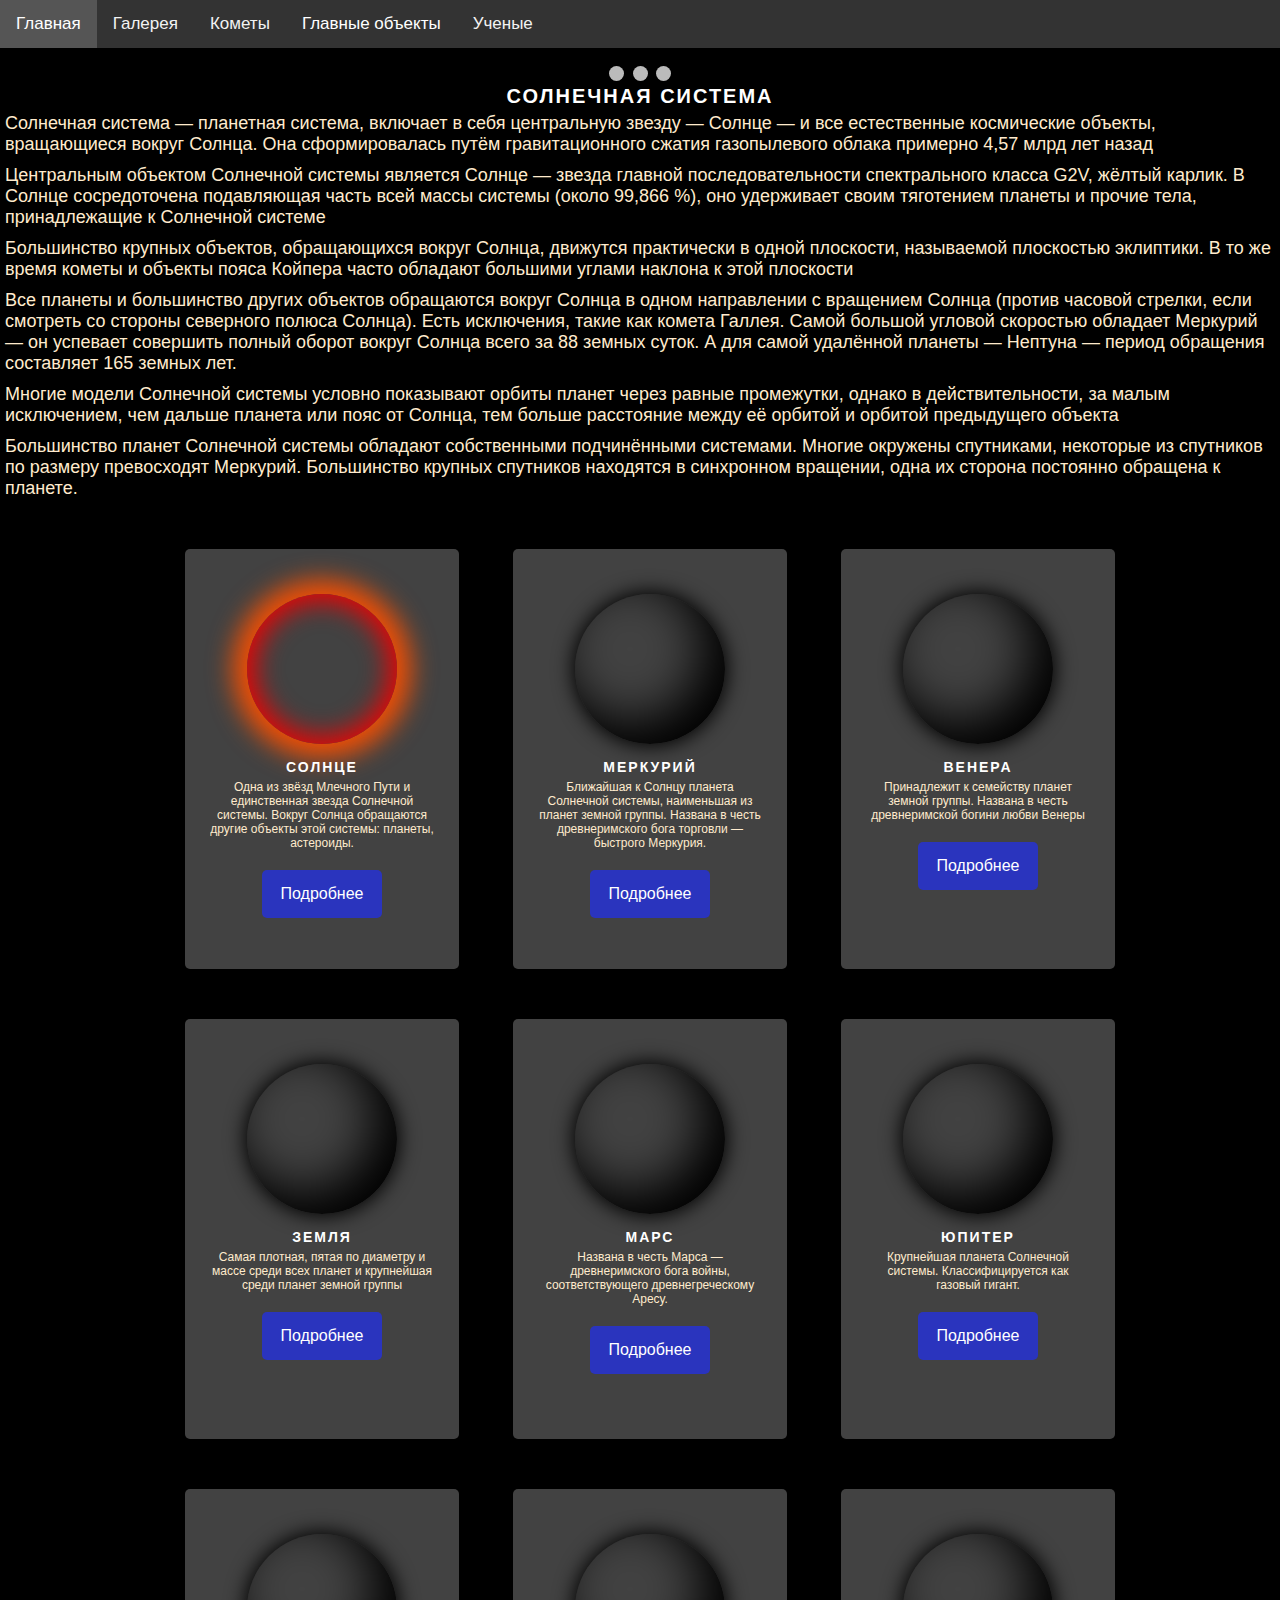
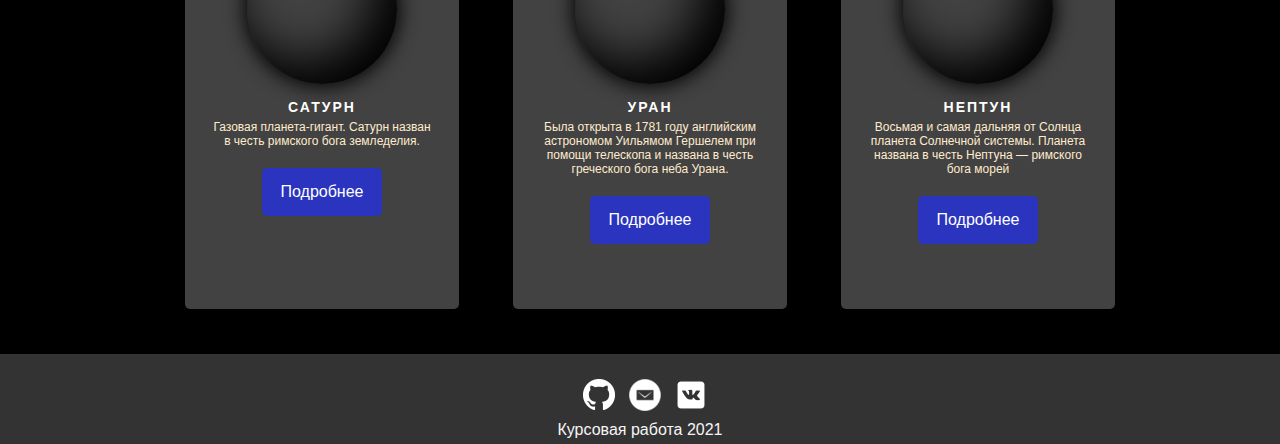
==== index.html @ eafc620f "the First" ====
<!DOCTYPE html>
<html lang="en">
<head>
    <meta charset="UTF-8">
    <meta http-equiv="X-UA-Compatible" content="IE=edge">
    <meta name="viewport" content="width=device-width, initial-scale=1.0">
    <link rel="stylesheet" href="index.css">
    <script src="/CursWork//scripts/script.js"></script>
    <title>Солнечная система</title>
</head>
<body>
    <header id="myTopnav">
        <a href="index.html" class="active">Главная</a>
        <a href="gallery.html">Галерея</a>
        <a href="comets.html">Кометы</a>
        <div class="dropdown">
            <button class="dropbtn">Главные объекты<i class="fa fa-caret-down"></i></button>
            <div class="dropdown-content">
                <a href="sun.html">Солнце</a>
                <a href="mercury.html">Меркирий</a>
                <a href="venus.html">Венера</a>
                <a href="earth.html">Земля </a>
                <a href="mars.html">Марс</a>
                <a href="jupiter.html">Юпитер</a>
                <a href="saturn.html">Сатурн</a>
                <a href="uranus.html">Уран</a>
                <a href="neptune.html">Нептун</a>
            </div>
        </div>
        <a href="scientists.html">Ученые</a>
        <a href="javascript:void(0);" class="icon" onclick="myFunction()">&#9776;</a>
    </header>

    <div class="slideshow-container">

        <!-- Full-width images with number and caption text -->
        <div class="mySlides fade">
          <div class="numbertext">1 / 3</div>
          <img src="/CursWork/resources/images/slyder1/asteroid.jpg" style="width:100%; max-height: 600px">
          <div class="text">Caption Text</div>
        </div>
      
        <div class="mySlides fade">
          <div class="numbertext">2 / 3</div>
          <img src="/CursWork/resources/images/slyder1/comets.jpg" style="width:100%; max-height: 600px">
          <div class="text">Caption Two</div>
        </div>
      
        <div class="mySlides fade">
          <div class="numbertext">3 / 3</div>
          <img src="/CursWork/resources/images/slyder1/solar_windjpg.jpg" style="width:100%; max-height: 600px">
          <div class="text">Caption Three</div>
        </div>
      
      </div>
      <br>
      
      <!-- The dots/circles -->
      <div  style="text-align:center">
        <span class="dot"></span>
        <span class="dot"></span>
        <span class="dot"></span>
      </div>
      <script>
      var slideIndex = 0;
        showSlides();
    </script>

    <div class="information">
        <h3 class="inf_title"><strong>Солнечная система</strong></h3>
        <!-- Text -->
        <p class="inf_text">Солнечная система — планетная система, включает в себя центральную звезду — Солнце — и все естественные космические объекты, вращающиеся вокруг Солнца. Она сформировалась путём гравитационного сжатия газопылевого облака примерно 4,57 млрд лет назад</p>
        <p class="inf_text">Центральным объектом Солнечной системы является Солнце — звезда главной последовательности спектрального класса G2V, жёлтый карлик. В Солнце сосредоточена подавляющая часть всей массы системы (около 99,866 %), оно удерживает своим тяготением планеты и прочие тела, принадлежащие к Солнечной системе</p>
        <p class="inf_text">Большинство крупных объектов, обращающихся вокруг Солнца, движутся практически в одной плоскости, называемой плоскостью эклиптики. В то же время кометы и объекты пояса Койпера часто обладают большими углами наклона к этой плоскости</p>
        <p class="inf_text">Все планеты и большинство других объектов обращаются вокруг Солнца в одном направлении с вращением Солнца (против часовой стрелки, если смотреть со стороны северного полюса Солнца). Есть исключения, такие как комета Галлея. Самой большой угловой скоростью обладает Меркурий — он успевает совершить полный оборот вокруг Солнца всего за 88 земных суток. А для самой удалённой планеты — Нептуна — период обращения составляет 165 земных лет.</p>
        <p class="inf_text">Многие модели Солнечной системы условно показывают орбиты планет через равные промежутки, однако в действительности, за малым исключением, чем дальше планета или пояс от Солнца, тем больше расстояние между её орбитой и орбитой предыдущего объекта</p>
        <p class="inf_text">Большинство планет Солнечной системы обладают собственными подчинёнными системами. Многие окружены спутниками, некоторые из спутников по размеру превосходят Меркурий. Большинство крупных спутников находятся в синхронном вращении, одна их сторона постоянно обращена к планете.</p>
    </div>

    <div class="wrapper">
        <div class="cards_wrap">
            <!-- One card -->
            <div class="card_planet">
                <div class="card_inner">
                    <div class="image" id="sun_card"></div>
                    <h5 class="card-title">Солнце</h5>
                    <p class="card-text">Одна из звёзд Млечного Пути и единственная звезда Солнечной системы. Вокруг Солнца обращаются другие объекты этой системы: планеты, астероиды.</p>
                    <a href="sun.html" class="btn btn-primary">Подробнее</a>
                </div>
            </div>
            <div class="card_planet">
                <div class="card_inner">
                    <div class="image" id="merc_card"></div>
                    <h5 class="card-title">Меркурий</h5>
                    <p class="card-text">Ближайшая к Солнцу планета Солнечной системы, наименьшая из планет земной группы. Названа в честь древнеримского бога торговли — быстрого Меркурия. </p>
                    <a href="mercury.html" class="btn btn-primary">Подробнее</a>
                </div>
            </div>
            <div class="card_planet">
                <div class="card_inner">
                    <div class="image" id="ven_card"></div>
                    <h5 class="card-title">Венера</h5>
                    <p class="card-text">Принадлежит к семейству планет земной группы. Названа в честь древнеримской богини любви Венеры</p>
                    <a href="venus.html" class="btn btn-primary">Подробнее</a>
                </div>
            </div>
            <div class="card_planet">
                <div class="card_inner">
                    <div class="image" id="earth_card"></div>
                    <h5 class="card-title">Земля</h5>
                    <p class="card-text"> Самая плотная, пятая по диаметру и массе среди всех планет и крупнейшая среди планет земной группы</p>
                    <a href="earth.html" class="btn btn-primary">Подробнее</a>
                </div>
            </div>
            <div class="card_planet">
                <div class="card_inner">
                    <div class="image" id="mars_card"></div>
                    <h5 class="card-title">Марс</h5>
                    <p class="card-text"> Названа в честь Марса — древнеримского бога войны, соответствующего древнегреческому Аресу.</p>
                    <a href="mars.html" class="btn btn-primary">Подробнее</a>
                </div>
            </div>
            <div class="card_planet">
                <div class="card_inner">
                    <div class="image" id="jup_card"></div>
                    <h5 class="card-title">Юпитер</h5>
                    <p class="card-text">Крупнейшая планета Солнечной системы. Классифицируется как газовый гигант.</p>
                    <a href="jupiter.html" class="btn btn-primary">Подробнее</a>
                </div>
            </div>
            <div class="card_planet">
                <div class="card_inner">
                    <div class="image" id="sat_card"></div>
                    <h5 class="card-title">Сатурн</h5>
                    <p class="card-text">Газовая планета-гигант. Сатурн назван в честь римского бога земледелия. </p>
                    <a href="saturn.html" class="btn btn-primary">Подробнее</a>
                </div>
            </div>
            <div class="card_planet">
                <div class="card_inner">
                    <div class="image" id="yran_card"></div>
                    <h5 class="card-title">Уран</h5>
                    <p class="card-text">Была открыта в 1781 году английским астрономом Уильямом Гершелем при помощи телескопа и названа в честь греческого бога неба Урана.
                        </p>
                    <a href="uranus.html" class="btn btn-primary">Подробнее</a>
                </div>
            </div>
            <div class="card_planet">
                <div class="card_inner">
                    <div class="image" id="nep_card"></div>
                    <h5 class="card-title">Нептун</h5>
                    <p class="card-text">Восьмая и самая дальняя от Солнца планета Солнечной системы.  Планета названа в честь Нептуна — римского бога морей</p>
                    <a href="neptune.html" class="btn btn-primary">Подробнее</a>
                </div>
            </div>
        </div>
    </div>

    <footer>
        <div class="social">
            <a href="https://github.com/IvanCherepanov" target="_blank"><img src="resources/social/GitHub-Mark-Light-32px.png"></a>
            <a href="mailto:iv.cherenov8@yandex.ru" target="_blank"><img src="resources/social/em.png"></a>
            <a href="https://vk.com/id120160951" target="_blank"><img src="resources/social/vk.png"></a>
        </div>
        <p>Курсовая работа 2021</p>
    </footer>
    
</html>
---- index.css ----
*{
	
	margin: 0;
	padding: 0;
	box-sizing: border-box;
	font-family: 'Noto Sans JP', sans-serif;
}
html {
	height: 100%;
  }
  
body{
	min-width: 370px;
	background-color: black;
	min-height: 100%;
	display: grid;
 	grid-template-rows: auto 1fr auto;
}
									/*HEADER*/
header{
	/* background: transparent;*/ 
	/*background: rgb(42, 52, 190);*/
	background-color: #333; 
	overflow: hidden;

}
header a{
	float: left;
  display: block;
  color: #f2f2f2;
  text-align: center;
  padding: 14px 16px;
  text-decoration: none;
  font-size: 17px;
}
header .active {
	background-color: #4CAF50;
	color: white;
  }

header .icon {
	display: none;
  }

/* Выпадающий контейнер - необходим для размещения выпадающего содержимого */
.dropdown {
	float: left;
	overflow: hidden;
  }
  
  /* Стиль кнопки выпадающего списка, чтобы соответствовать внутри верхней навигации */
  .dropdown .dropbtn {
	font-size: 17px;
	border: none;
	outline: none;
	color: white;
	padding: 14px 16px;
	background-color: inherit;
	font-family: inherit;
	margin: 0;
  }
  
  /* Стиль раскрывающегося списка (по умолчанию скрыт) */
  .dropdown-content {
	display: none;
	position: absolute;
	background-color: #f9f9f9;
	min-width: 160px;
	box-shadow: 0px 8px 16px 0px rgba(0,0,0,0.2);
	z-index: 1;
  }
  
  /* Стиль ссылки внутри выпадающего списка */
  .dropdown-content a {
	float: none;
	color: black;
	padding: 12px 16px;
	text-decoration: none;
	display: block;
	text-align: left;
  }
/* Добавить темный фон на верхних навигационных ссылках и выпадающая кнопка при наведении курсора */
header a:hover, .dropdown:hover .dropbtn {
	background-color: #555;
	color: white;
  }
  
  /* Добавить серый фон для выпадающих ссылок при наведении курсора */
  .dropdown-content a:hover {
	background-color: #ddd;
	color: black;
  }
  
  /* Отображение выпадающего меню при наведении курсора мыши на кнопку раскрывающегося списка */
  .dropdown:hover .dropdown-content {
	display: block;
  }  
  											/*sluder*/
			.mySlides {display: none;}
			img {vertical-align: middle;}
			
			/* Slideshow container */
			.slideshow-container {
			position: relative;
			margin: auto;
			}
			
			/* Caption text */
			.text {
			color: #f2f2f2;
			font-size: 15px;
			padding: 8px 12px;
			position: absolute;
			bottom: 8px;
			width: 100%;
			text-align: center;
			}
			
			/* Number text (1/3 etc) */
			.numbertext {
			color: #f2f2f2;
			font-size: 12px;
			padding: 8px 12px;
			position: absolute;
			top: 0;
			}
			
			/* The dots/bullets/indicators */
			.dot {
			height: 15px;
			width: 15px;
			margin: 0 2px;
			background-color: #bbb;
			border-radius: 50%;
			display: inline-block;
			transition: background-color 0.6s ease;
			}
			
			.active {
			background-color: #717171;
			}
			
			/* Fading animation */
			.fade {
			-webkit-animation-name: fade;
			-webkit-animation-duration: 1.5s;
			animation-name: fade;
			animation-duration: 1.5s;
			}
			
			@-webkit-keyframes fade {
			from {opacity: .4} 
			to {opacity: 1}
			}
			
			@keyframes fade {
			from {opacity: .4} 
			to {opacity: 1}
			}
			
											  /*ТЕКСТ*/
.information{
	background-color: black;
}					
.information h3{
	color: white;
    text-align: center;
	font-weight: 900;
	letter-spacing: 2px;
	text-transform: uppercase;
	font-size: 20px;
	white-space: nowrap;
    overflow: hidden;
    text-overflow: ellipsis;
	
}			
.information p{
	color: blanchedalmond;
    text-align:left;
    font-size: 18px;
    overflow: hidden;
    text-overflow: ellipsis;
	padding: 5px;
}			  
											/*БЛОК_КАРТОЧЕК*/  
.wrapper{
	background-color: black;
}
.cards_wrap{
	padding: 20px;
	width: 80%;
	display: flex;
	margin: auto;
	justify-content: space-around;
	flex-wrap: wrap;
	background-color: black;
}
.cards_wrap .card_planet{

    padding: 15px 25px;
	width: 33%;

}

.cards_wrap .card_inner{
    background: rgb(66, 66, 66);
    margin: 10px 10px 10px 10px;
	border-radius: 5px;
	padding: 35px 20px;
	/* min-width: 200px; */
	width: 200px;
	height: 420px;
	/* min-height: 395px; */
	/* max-height: 420px; */
	width: 100%;
}
.cards_wrap  .image{
    margin: auto;
    margin-top: 10px;
    margin-bottom: 15px;
    /* background-image: url(/CursWork/resources/images/2k_sun.jpg); */
    width: 150px;
    height:150px;
    border-radius: 50%; 
    background-size: cover;    
    box-shadow: -20px -20px 50px 2px #000 inset, 0 0 20px 2px #000;
    /*box-shadow: 0px 0px 25px 9px rgb(224, 8, 8) inset, 0 0 25px 15px rgb(235, 79, 7); */         
    animation: spin 30s linear alternate infinite; 
}
#sun_card{
	box-shadow: 0px 0px 25px 9px rgb(224, 8, 8) inset, 0 0 25px 15px rgb(235, 79, 7);   
	background-image: url(/CursWork/resources/images/2k_sun.jpg);
}
#merc_card{
	background-image: url(/CursWork/resources/images/2k_mercury.jpg);
}
#ven_card{
	background-image: url(/CursWork/resources/images/2k_venus_surface.jpg);
}
#earth_card{
	background-image: url(/CursWork/resources/images/2k_earth_daymap.jpg);
}
#mars_card{
	background-image: url(/CursWork/resources/images/2k_mars.jpg);
}
#jup_card{
	background-image: url(/CursWork/resources/images/2k_jupiter.jpg);
}
#sat_card{
	background-image: url(/CursWork/resources/images/2k_saturn.jpg);
}
#yran_card{
	background-image: url(/CursWork/resources/images/2k_uranus.jpg);
}
#nep_card{
	background-image: url(/CursWork/resources/images/2k_neptune.jpg);
}

@keyframes spin{
                100%{background-position: 100%;}
              }

.card_planet .card_inner h5{
    color: white;
    text-align: center;
	font-weight: 900;
	letter-spacing: 2px;
	text-transform: uppercase;
	font-size: 14px;
	white-space: nowrap;
    overflow: hidden;
    text-overflow: ellipsis;
	margin: 5px;
}
.card_planet .card_inner p{
    color: blanchedalmond;
    text-align: center;
    font-size: 12px;
    overflow: hidden;
    text-overflow: ellipsis;
	margin: 5px;
}

.btn  {
    display: flex;
    width: 120px;
    height: 25px;
    margin: auto;
	margin-top: 20px;
	margin-bottom: 20px;
    padding: 24px 36px;
    border-radius: 5px;
    background: rgb(42, 52, 190);
    align-items: center;
    justify-content: center;
	color: white;
	text-decoration: none
}
@media screen and (max-width: 1024px){
	.cards_wrap .card_planet{
		width: 33%;
	}
}
@media screen and (max-width: 968px){
	.cards_wrap .card_planet{
		width: 48%;
	}
}
@media screen and (max-width: 768px){
	.cards_wrap .card_planet{
		width: 100%;
	}
	header a:not(:first-child), .dropdown .dropbtn {
		display: none;
	  }
	  header a.icon {
	float: right;
	display: block;
	}
	header.responsive {position: relative;}
	header.responsive a.icon {
	position: absolute;
	right: 0;
	top: 0;
	}
	header.responsive a {
	float: none;
	display: block;
	text-align: left;
	}
	header.responsive .dropdown {float: none;}
	header.responsive .dropdown-content {position: relative;}
	header.responsive .dropdown .dropbtn {
	display: block;
	width: 100%;
	text-align: left;
	}
}
									/*FOOTER*/
footer{
	width: 100%;
	height: auto;
	background: #333;
	margin:  0 auto;
	text-align: center;
	padding-top: 25px;
	color: whitesmoke;
}
footer p{
	padding-bottom: 5px;
}
.social img{
	margin-left: 10px;
	margin-bottom: 10px;
}
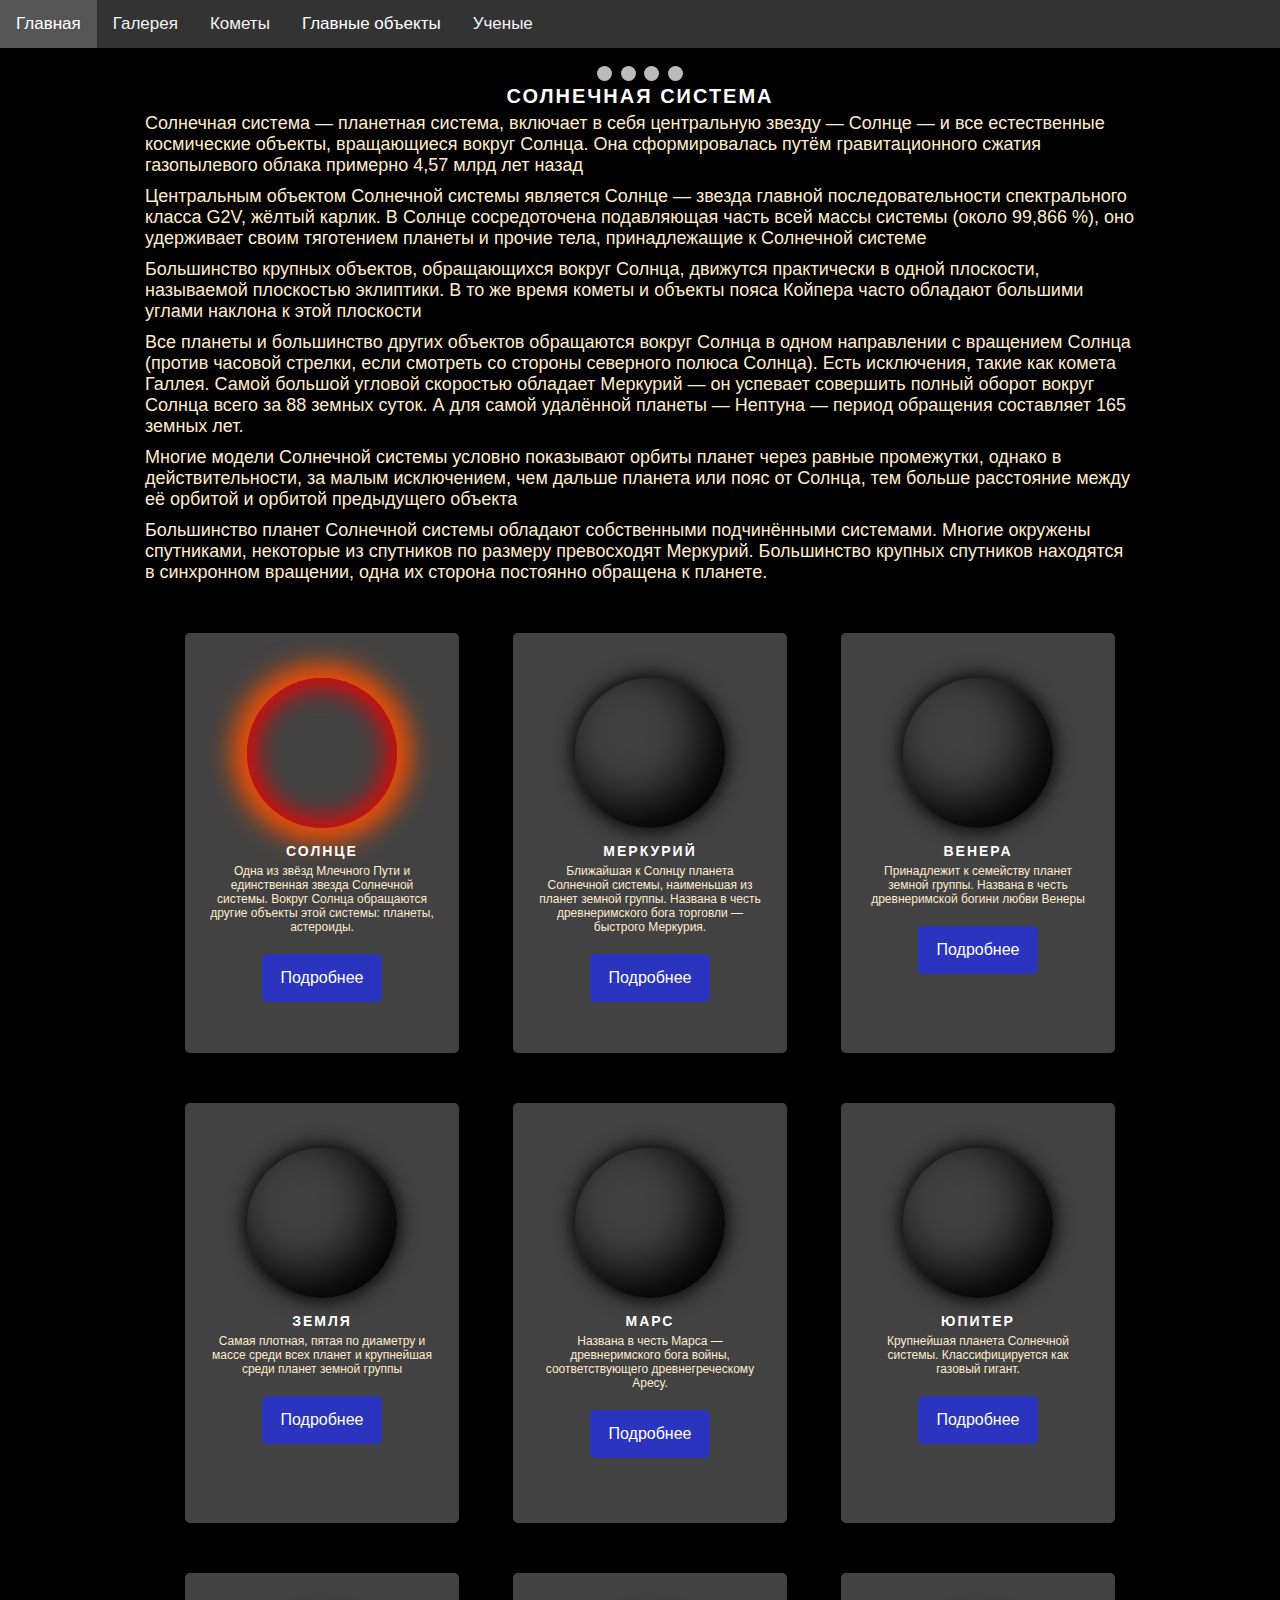
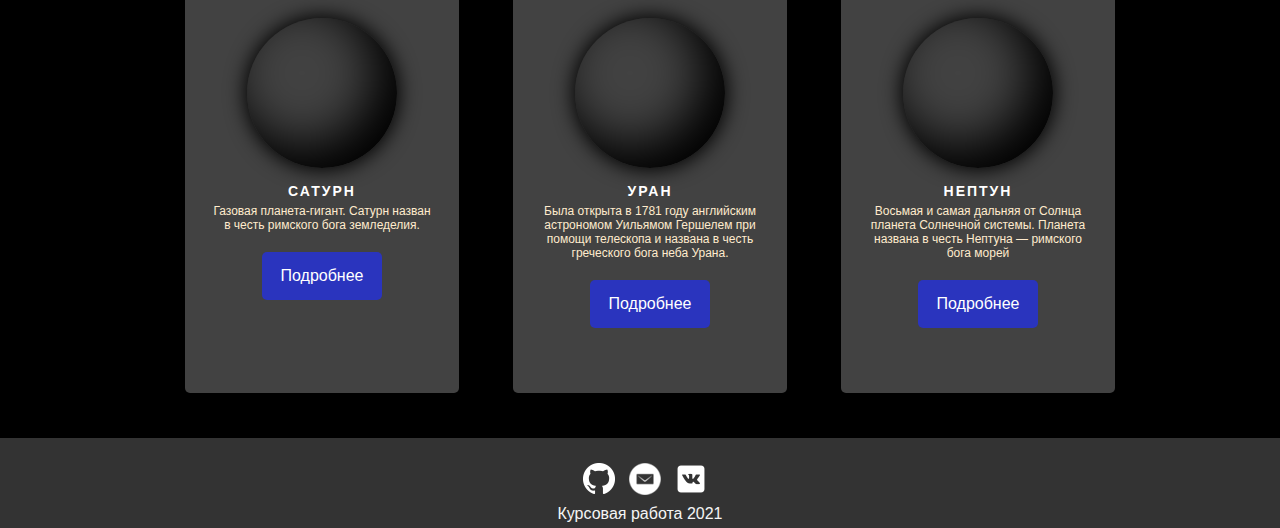
==== commit 5a0f776d: "change slider and fonts" ====
--- a/index.html
+++ b/index.html
@@ -9,12 +9,13 @@
     <title>Солнечная система</title>
 </head>
 <body>
+                                                <!--Заголовок-->
     <header id="myTopnav">
         <a href="index.html" class="active">Главная</a>
         <a href="gallery.html">Галерея</a>
         <a href="comets.html">Кометы</a>
         <div class="dropdown">
-            <button class="dropbtn">Главные объекты<i class="fa fa-caret-down"></i></button>
+            <button class="dropbtn">Главные объекты</button>
             <div class="dropdown-content">
                 <a href="sun.html">Солнце</a>
                 <a href="mercury.html">Меркирий</a>
@@ -31,32 +32,40 @@
         <a href="javascript:void(0);" class="icon" onclick="myFunction()">&#9776;</a>
     </header>
 
+                                                 <!-- Слайдер -->
     <div class="slideshow-container">
 
-        <!-- Full-width images with number and caption text -->
+        <!-- Изобржаения с текстом -->
         <div class="mySlides fade">
-          <div class="numbertext">1 / 3</div>
+          <div class="numbertext">1 / 4</div>
           <img src="/CursWork/resources/images/slyder1/asteroid.jpg" style="width:100%; max-height: 600px">
-          <div class="text">Caption Text</div>
+          <div class="text">Астероиды</div>
         </div>
       
         <div class="mySlides fade">
-          <div class="numbertext">2 / 3</div>
+          <div class="numbertext">2 / 4</div>
           <img src="/CursWork/resources/images/slyder1/comets.jpg" style="width:100%; max-height: 600px">
-          <div class="text">Caption Two</div>
+          <div class="text">Кометы</div>
         </div>
       
         <div class="mySlides fade">
-          <div class="numbertext">3 / 3</div>
+          <div class="numbertext">3 / 4</div>
           <img src="/CursWork/resources/images/slyder1/solar_windjpg.jpg" style="width:100%; max-height: 600px">
-          <div class="text">Caption Three</div>
+          <div class="text">Солнце</div>
         </div>
+
+        <div class="mySlides fade">
+            <div class="numbertext">4 / 4</div>
+            <img src="/CursWork/resources/images/slyder1/all.jpg" style="width:100%; max-height: 600px">
+            <div class="text">Система</div>
+          </div>
       
       </div>
       <br>
       
-      <!-- The dots/circles -->
+      <!-- Tочки-->
       <div  style="text-align:center">
+        <span class="dot"></span>
         <span class="dot"></span>
         <span class="dot"></span>
         <span class="dot"></span>
@@ -65,10 +74,10 @@
       var slideIndex = 0;
         showSlides();
     </script>
-
+                                                        <!-- Текстовая информация -->
     <div class="information">
         <h3 class="inf_title"><strong>Солнечная система</strong></h3>
-        <!-- Text -->
+        <!-- Текст -->
         <p class="inf_text">Солнечная система — планетная система, включает в себя центральную звезду — Солнце — и все естественные космические объекты, вращающиеся вокруг Солнца. Она сформировалась путём гравитационного сжатия газопылевого облака примерно 4,57 млрд лет назад</p>
         <p class="inf_text">Центральным объектом Солнечной системы является Солнце — звезда главной последовательности спектрального класса G2V, жёлтый карлик. В Солнце сосредоточена подавляющая часть всей массы системы (около 99,866 %), оно удерживает своим тяготением планеты и прочие тела, принадлежащие к Солнечной системе</p>
         <p class="inf_text">Большинство крупных объектов, обращающихся вокруг Солнца, движутся практически в одной плоскости, называемой плоскостью эклиптики. В то же время кометы и объекты пояса Койпера часто обладают большими углами наклона к этой плоскости</p>
@@ -77,9 +86,11 @@
         <p class="inf_text">Большинство планет Солнечной системы обладают собственными подчинёнными системами. Многие окружены спутниками, некоторые из спутников по размеру превосходят Меркурий. Большинство крупных спутников находятся в синхронном вращении, одна их сторона постоянно обращена к планете.</p>
     </div>
 
+
+                                                        <!-- Блок с карточками -->
     <div class="wrapper">
         <div class="cards_wrap">
-            <!-- One card -->
+            <!-- одна карточка -->
             <div class="card_planet">
                 <div class="card_inner">
                     <div class="image" id="sun_card"></div>
@@ -155,7 +166,7 @@
             </div>
         </div>
     </div>
-
+                                                    <!-- Footer(подвал) -->
     <footer>
         <div class="social">
             <a href="https://github.com/IvanCherepanov" target="_blank"><img src="resources/social/GitHub-Mark-Light-32px.png"></a>
--- a/index.css
+++ b/index.css
@@ -18,8 +18,7 @@
 }
 									/*HEADER*/
 header{
-	/* background: transparent;*/ 
-	/*background: rgb(42, 52, 190);*/
+
 	background-color: #333; 
 	overflow: hidden;
 
@@ -96,70 +95,72 @@
 	display: block;
   }  
   											/*sluder*/
-			.mySlides {display: none;}
-			img {vertical-align: middle;}
-			
-			/* Slideshow container */
-			.slideshow-container {
-			position: relative;
-			margin: auto;
-			}
-			
-			/* Caption text */
-			.text {
-			color: #f2f2f2;
-			font-size: 15px;
-			padding: 8px 12px;
-			position: absolute;
-			bottom: 8px;
-			width: 100%;
-			text-align: center;
-			}
-			
-			/* Number text (1/3 etc) */
-			.numbertext {
-			color: #f2f2f2;
-			font-size: 12px;
-			padding: 8px 12px;
-			position: absolute;
-			top: 0;
-			}
-			
-			/* The dots/bullets/indicators */
-			.dot {
-			height: 15px;
-			width: 15px;
-			margin: 0 2px;
-			background-color: #bbb;
-			border-radius: 50%;
-			display: inline-block;
-			transition: background-color 0.6s ease;
-			}
-			
-			.active {
-			background-color: #717171;
-			}
-			
-			/* Fading animation */
-			.fade {
-			-webkit-animation-name: fade;
-			-webkit-animation-duration: 1.5s;
-			animation-name: fade;
-			animation-duration: 1.5s;
-			}
-			
-			@-webkit-keyframes fade {
-			from {opacity: .4} 
-			to {opacity: 1}
-			}
-			
-			@keyframes fade {
-			from {opacity: .4} 
-			to {opacity: 1}
-			}
+.mySlides {display: none;}
+img {vertical-align: middle;}
+
+/* блок для слайдера */
+.slideshow-container {
+position: relative;
+margin: auto;
+}
+
+/* текст */
+.text {
+color: #f2f2f2;
+font-size: 15px;
+padding: 8px 12px;
+position: absolute;
+bottom: 8px;
+width: 100%;
+text-align: center;
+}
+
+/* расположение чисел-счетчиков () */
+.numbertext {
+color: #f2f2f2;
+font-size: 12px;
+padding: 8px 12px;
+position: absolute;
+top: 0;
+}
+
+/* обработка точек, показывающих */
+.dot {
+height: 15px;
+width: 15px;
+margin: 0 2px;
+background-color: #bbb;
+border-radius: 50%;
+display: inline-block;
+transition: background-color 0.6s ease;
+}
+
+.active {
+background-color: #717171;
+}
+
+/* анимация перехода */
+.fade {
+-webkit-animation-name: fade;
+-webkit-animation-duration: 1.5s;
+animation-name: fade;
+animation-duration: 1.5s;
+}
+
+@-webkit-keyframes fade {
+from {opacity: .4} 
+to {opacity: 1}
+}
+
+@keyframes fade {
+from {opacity: .4} 
+to {opacity: 1}
+}
 			
 											  /*ТЕКСТ*/
 .information{
+	margin: auto;
+	max-width: 1000px;
 	background-color: black;
 }					
 .information h3{
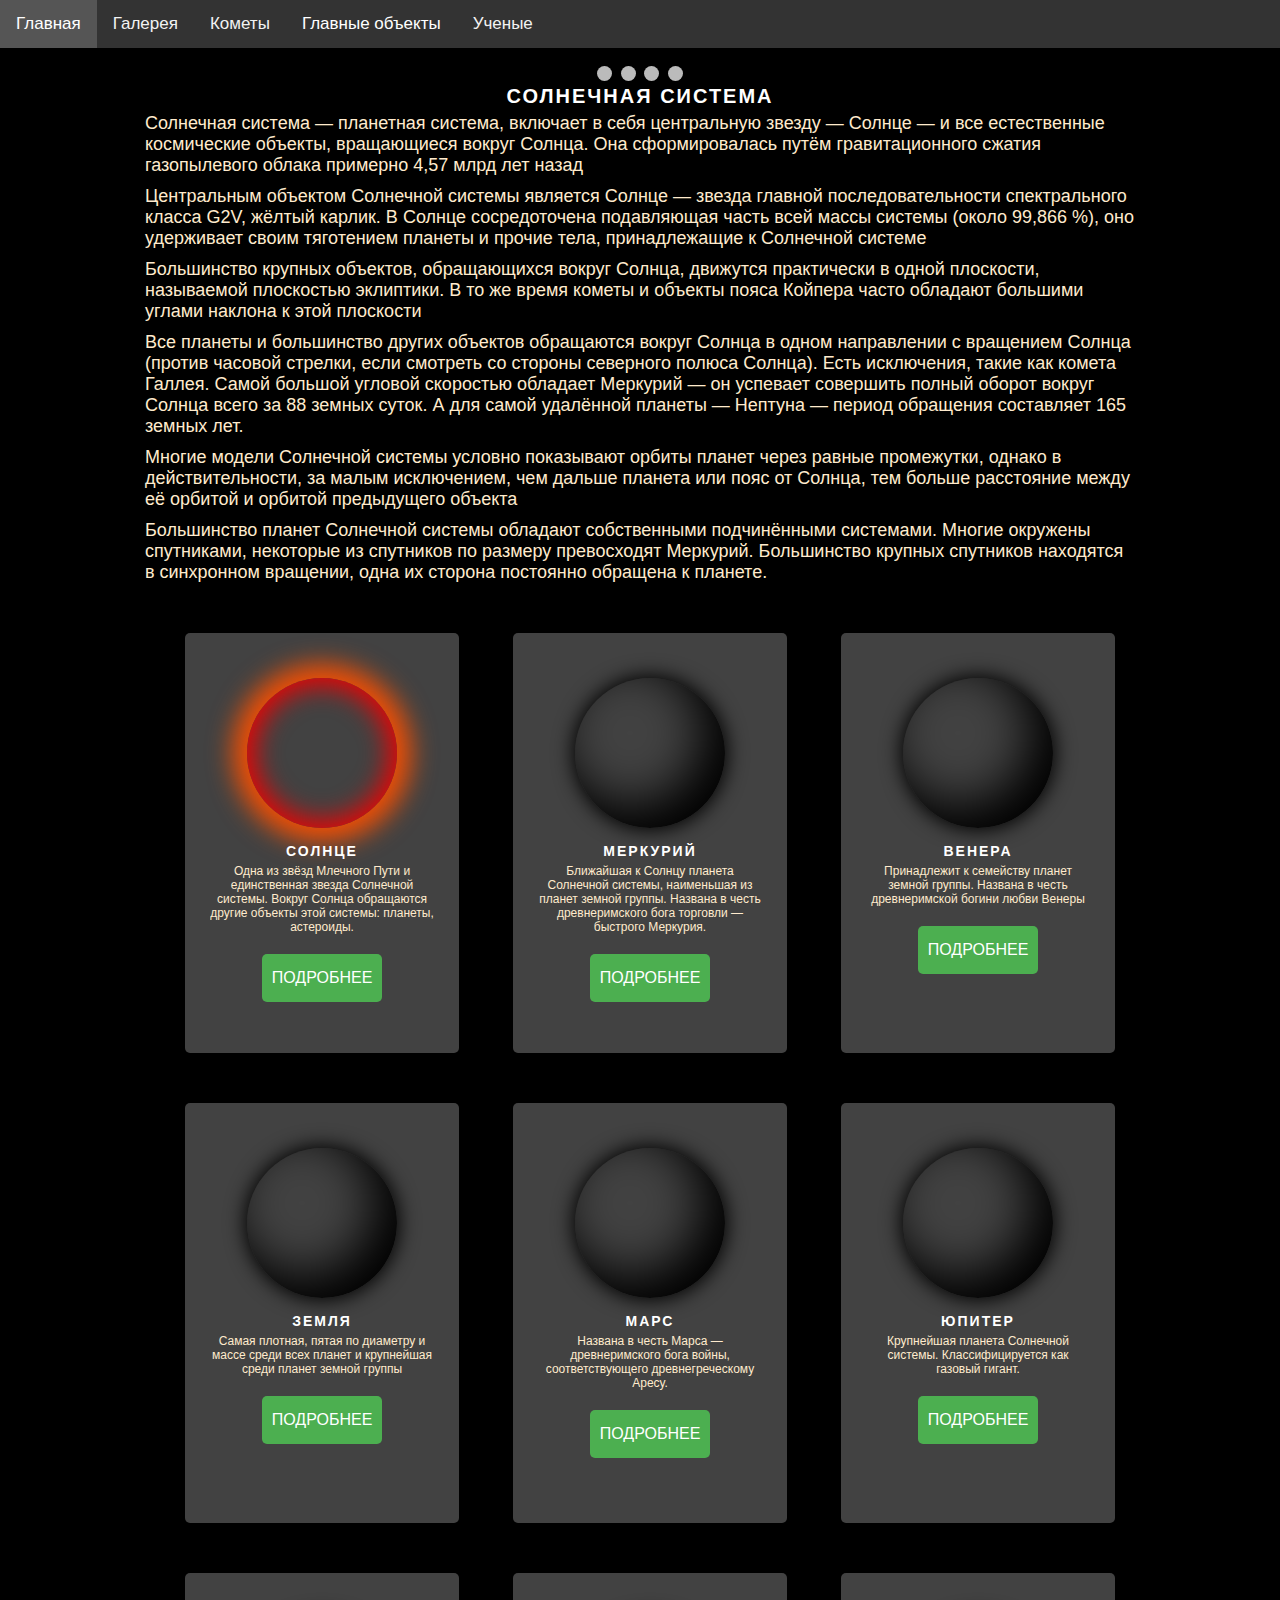
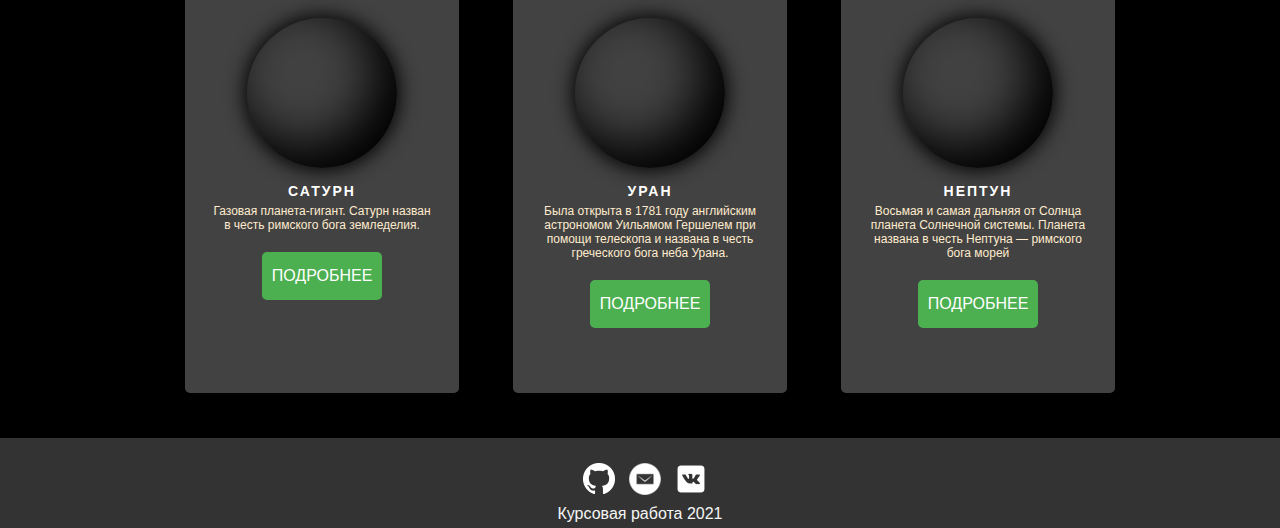
==== commit 6db3bdd9: "before creating documantation" ====
--- a/index.html
+++ b/index.html
@@ -6,6 +6,7 @@
     <meta name="viewport" content="width=device-width, initial-scale=1.0">
     <link rel="stylesheet" href="index.css">
     <script src="/CursWork//scripts/script.js"></script>
+    <script src="/CursWork/scripts/slide.js"></script>
     <title>Солнечная система</title>
 </head>
 <body>
@@ -59,7 +60,6 @@
             <img src="/CursWork/resources/images/slyder1/all.jpg" style="width:100%; max-height: 600px">
             <div class="text">Система</div>
           </div>
-      
       </div>
       <br>
       
--- a/index.css
+++ b/index.css
@@ -291,7 +291,8 @@
 	margin-bottom: 20px;
     padding: 24px 36px;
     border-radius: 5px;
-    background: rgb(42, 52, 190);
+    background: #4CAF50;
+	text-transform: uppercase;
     align-items: center;
     justify-content: center;
 	color: white;
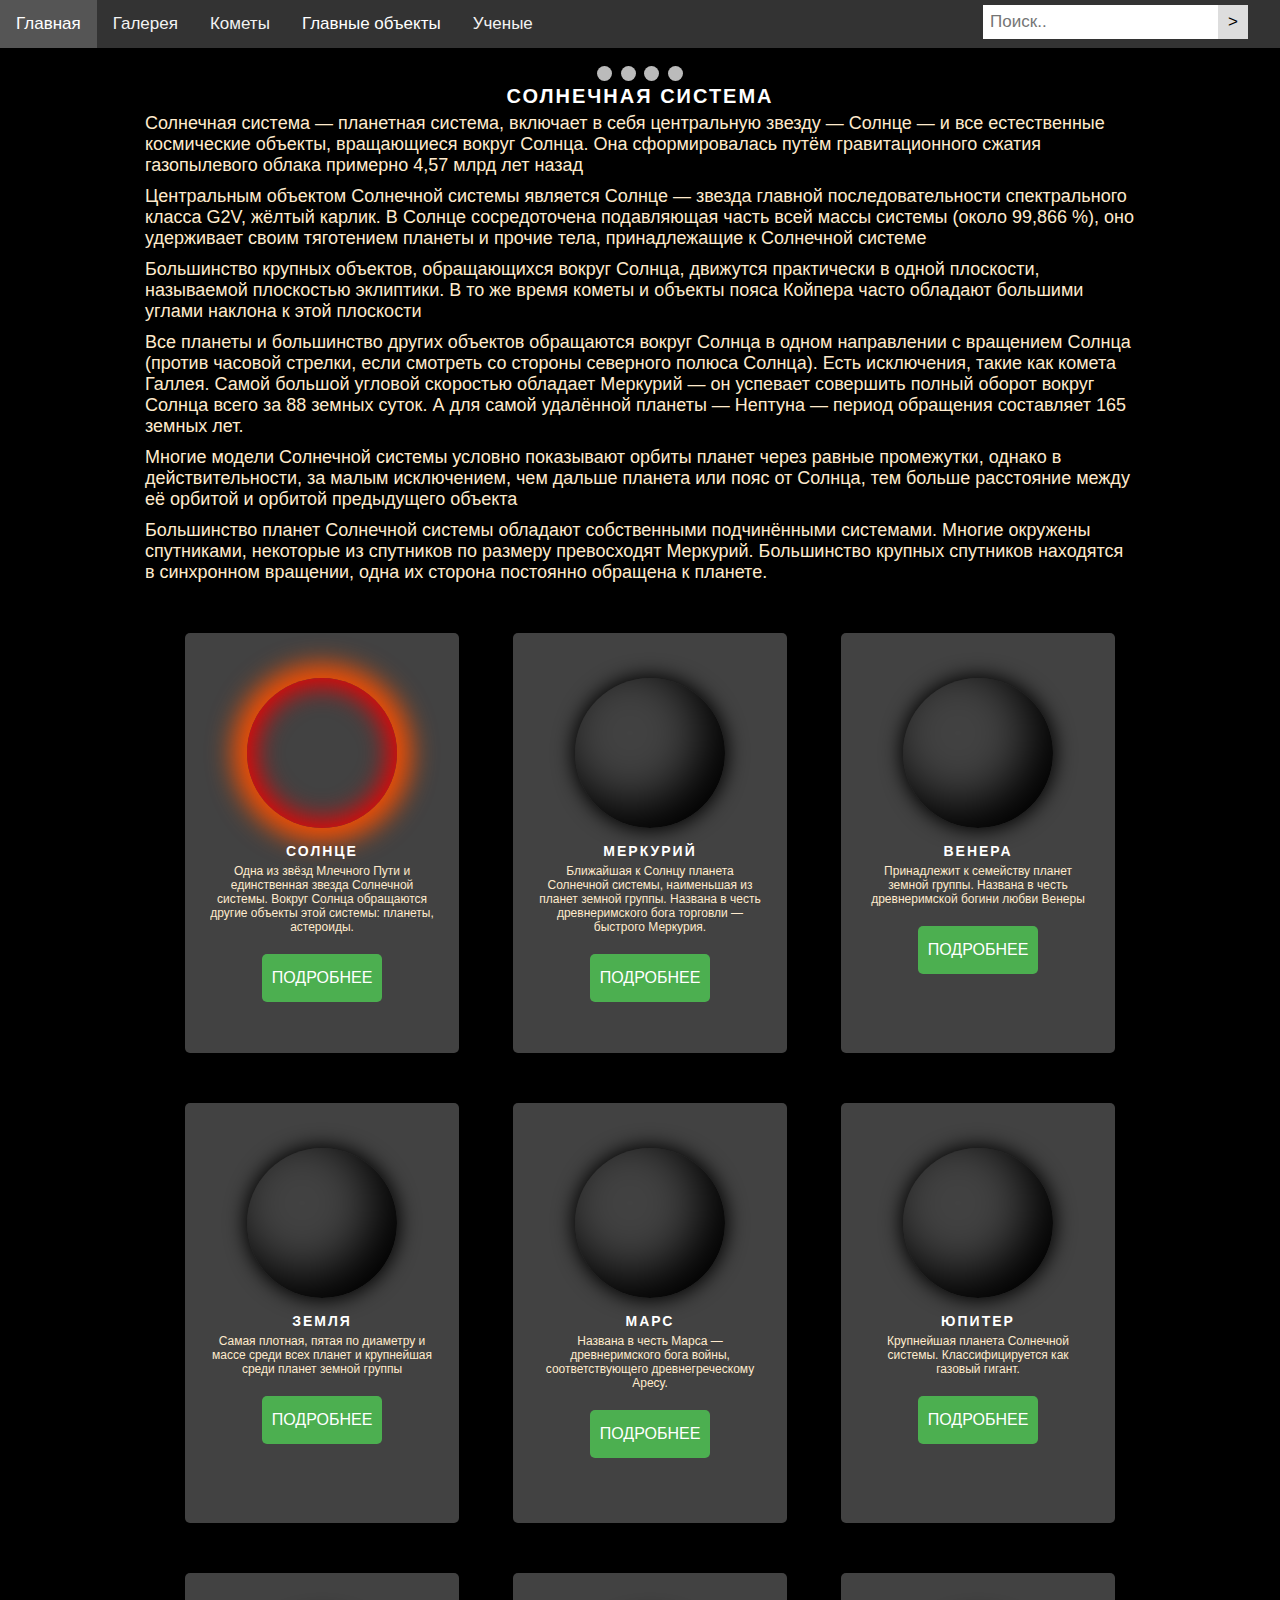
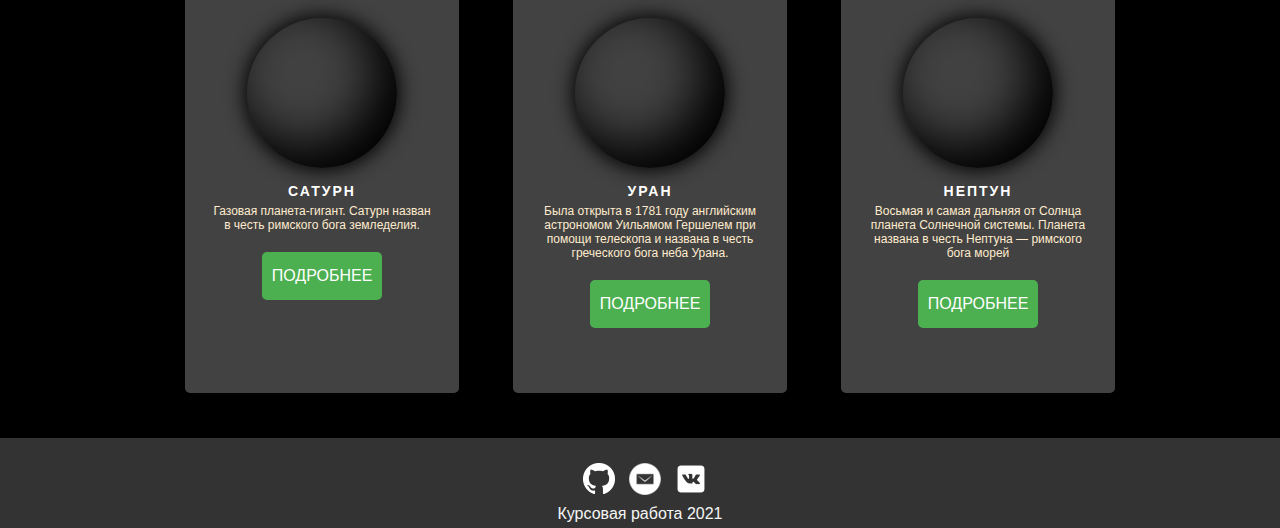
==== commit ccbc7dbe: "add searsch" ====
--- a/index.html
+++ b/index.html
@@ -17,7 +17,7 @@
         <a href="comets.html">Кометы</a>
         <div class="dropdown">
             <button class="dropbtn">Главные объекты</button>
-            <div class="dropdown-content">
+            <div class="dropdown-content" id="myMenu">
                 <a href="sun.html">Солнце</a>
                 <a href="mercury.html">Меркирий</a>
                 <a href="venus.html">Венера</a>
@@ -30,6 +30,12 @@
             </div>
         </div>
         <a href="scientists.html">Ученые</a>
+        <div class="search-container">
+            <form >
+              <input type="text" placeholder="Поиск.." name="search" id="mySearch">
+              <button type="submit" class="mybtn">></button>
+            </form>
+          </div>
         <a href="javascript:void(0);" class="icon" onclick="myFunction()">&#9776;</a>
     </header>
 
@@ -175,5 +181,7 @@
         </div>
         <p>Курсовая работа 2021</p>
     </footer>
-    
+    <script src="/CursWork/scripts/search.js">
+        
+    </script>
 </html>--- a/index.css
+++ b/index.css
@@ -94,6 +94,34 @@
   .dropdown:hover .dropdown-content {
 	display: block;
   }  
+  		/*поиск обрабатываем*/	
+  .search-container {
+	float: right;
+	padding: 5px 16px;
+  }
+  .search-container input[type=text] {
+	padding:7px;
+	font-size: 17px;
+	border: none;
+  }
+  
+   .search-container button {
+	float: right;
+	padding-top:7px;
+	padding-bottom: 7px;
+	padding-left: 10px;
+	padding-right: 10px;
+	margin-right: 16px;
+	background: #ddd;
+	font-size: 17px;
+	border: none;
+	cursor: pointer;
+  }
+  
+  .header .search-container button:hover {
+	background: #ccc;
+  }
+  
   											/*sluder*/
 .mySlides {display: none;}
 img {vertical-align: middle;}
@@ -308,11 +336,11 @@
 		width: 48%;
 	}
 }
-@media screen and (max-width: 768px){
+@media screen and (max-width: 875px){
 	.cards_wrap .card_planet{
 		width: 100%;
 	}
-	header a:not(:first-child), .dropdown .dropbtn {
+	header a:not(:first-child), .dropdown .dropbtn, .search-container  {
 		display: none;
 	  }
 	  header a.icon {
@@ -332,11 +360,17 @@
 	}
 	header.responsive .dropdown {float: none;}
 	header.responsive .dropdown-content {position: relative;}
-	header.responsive .dropdown .dropbtn {
+	header.responsive .dropdown .dropbtn
+	 {
 	display: block;
 	width: 100%;
 	text-align: left;
 	}
+	header.responsive .search-container{
+		display: block;
+		float: left;
+	}
+	
 }
 									/*FOOTER*/
 footer{
